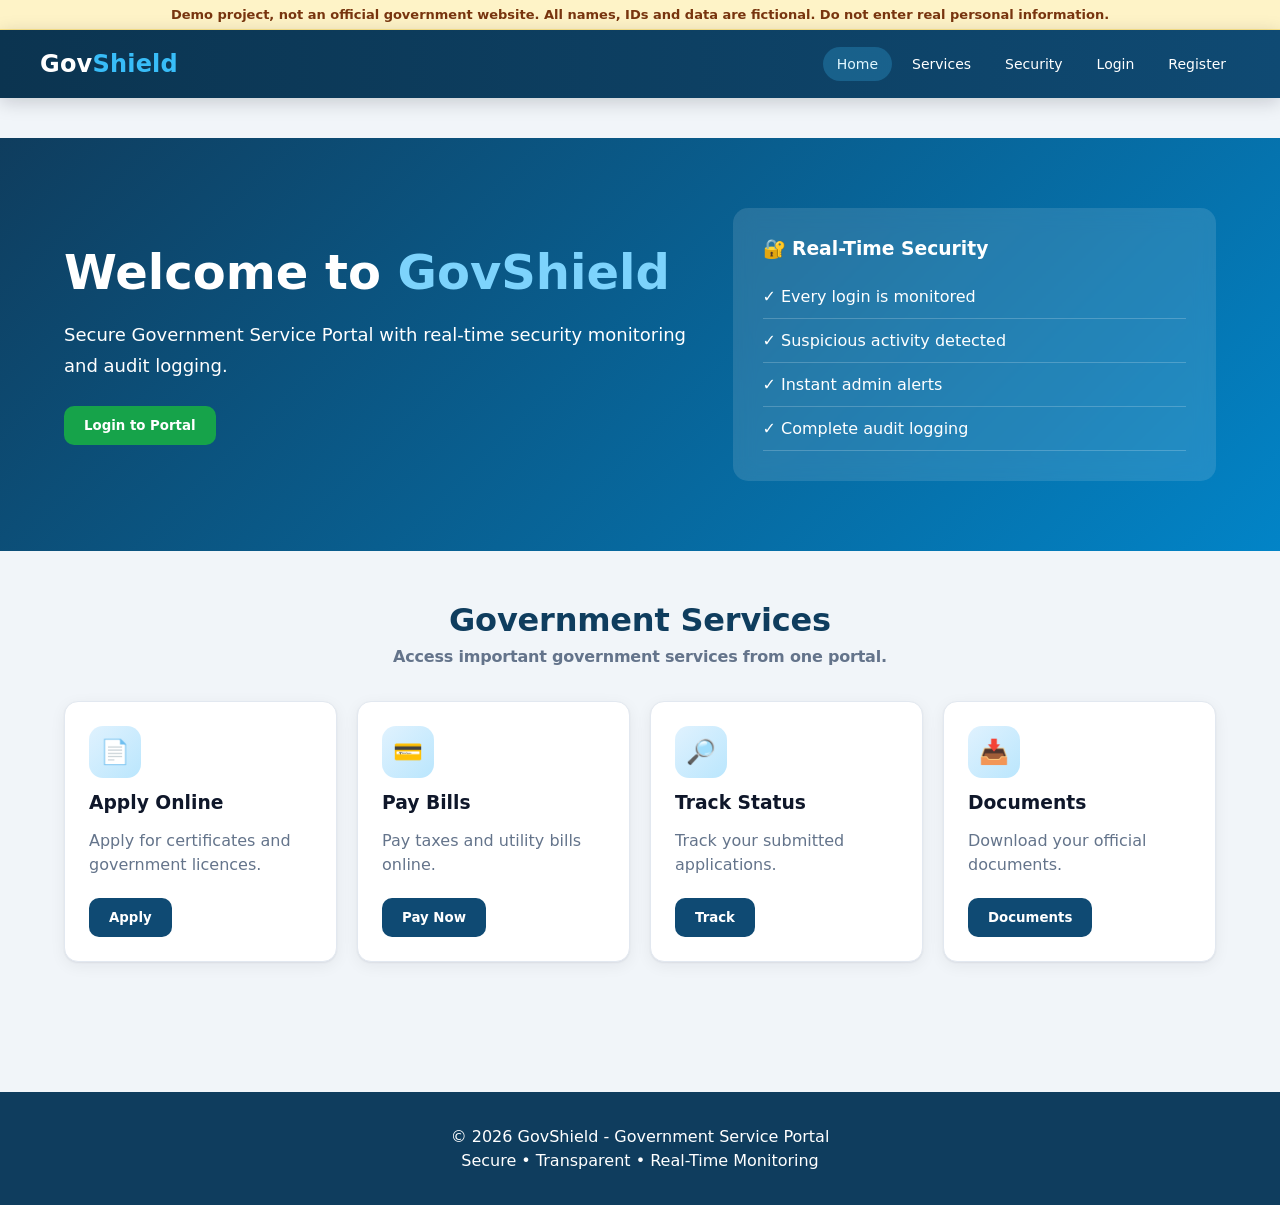
==== index.html @ 4dc3fa86 "Open the home page first; show login only when asked - The first visit shows Home instead of the log" ====
<!DOCTYPE html>
<html lang="en">
<head>
    <meta charset="UTF-8">
    <meta name="viewport" content="width=device-width, initial-scale=1.0">

    <title>GovShield - Government Service Portal</title>

    <style>
        * {
            margin: 0;
            padding: 0;
            box-sizing: border-box;
            font-family: Arial, Helvetica, sans-serif;
        }

        body {
            background: #f4f7fb;
            color: #1e293b;
        }

        /* ================= HEADER ================= */

        header {
            width: 100%;
            height: 70px;
            background: #0f3d5e;
            color: white;
            display: flex;
            align-items: center;
            justify-content: space-between;
            padding: 0 50px;
            position: sticky;
            top: 0;
            z-index: 1000;
            box-shadow: 0 3px 10px rgba(0,0,0,0.15);
        }

        .logo {
            font-size: 25px;
            font-weight: bold;
        }

        .logo span {
            color: #38bdf8;
        }

        nav {
            display: flex;
            gap: 10px;
        }

        nav button {
            border: none;
            background: transparent;
            color: white;
            padding: 10px 15px;
            cursor: pointer;
            font-size: 14px;
            border-radius: 6px;
        }

        nav button:hover {
            background: #1d5d83;
        }

        /* ================= COMMON ================= */

        .container {
            width: 90%;
            max-width: 1200px;
            margin: auto;
        }

        .page {
            display: none;
            min-height: calc(100vh - 70px);
            padding: 40px 0;
        }

        .active {
            display: block;
        }

        .btn {
            border: none;
            padding: 12px 20px;
            border-radius: 7px;
            cursor: pointer;
            font-weight: bold;
            transition: 0.3s;
        }

        .btn-primary {
            background: #0f3d5e;
            color: white;
        }

        .btn-primary:hover {
            background: #092f49;
        }

        .btn-success {
            background: #16a34a;
            color: white;
        }

        .btn-danger {
            background: #dc2626;
            color: white;
        }

        .btn-warning {
            background: #f59e0b;
            color: white;
        }

        /* ================= LOGIN ================= */

        .login-page.active {
            display: flex;
        }

        .login-page {
            align-items: center;
            justify-content: center;
            background: linear-gradient(135deg, #0f3d5e, #0ea5e9);
        }

        .login-box {
            width: 420px;
            background: white;
            padding: 35px;
            border-radius: 15px;
            box-shadow: 0 10px 30px rgba(0,0,0,0.2);
        }

        .login-box h1 {
            text-align: center;
            color: #0f3d5e;
            margin-bottom: 8px;
        }

        .login-box p {
            text-align: center;
            color: #64748b;
            margin-bottom: 25px;
        }

        .form-group {
            margin-bottom: 18px;
        }

        .form-group label {
            display: block;
            margin-bottom: 7px;
            font-weight: bold;
        }

        .form-group input,
        .form-group select {
            width: 100%;
            padding: 12px;
            border: 1px solid #cbd5e1;
            border-radius: 7px;
            outline: none;
        }

        .form-group input:focus,
        .form-group select:focus {
            border-color: #0ea5e9;
        }

        .password-box {
            position: relative;
        }

        .password-box button {
            position: absolute;
            right: 8px;
            top: 7px;
            border: none;
            background: transparent;
            cursor: pointer;
            font-size: 16px;
        }

        .login-options {
            display: flex;
            justify-content: space-between;
            margin-bottom: 20px;
            font-size: 13px;
        }

        .login-options a {
            color: #0284c7;
            cursor: pointer;
        }

        .login-btn {
            width: 100%;
        }

        .register-text {
            text-align: center;
            margin-top: 20px;
        }

        .reg-error {
            display: block;
            color: #b91c1c;
            font-size: 12px;
            margin-top: 4px;
            min-height: 0;
        }

        .register-text a {
            color: #0284c7;
            cursor: pointer;
            font-weight: bold;
        }

        /* ================= HERO ================= */

        .hero {
            background: linear-gradient(135deg, #0f3d5e, #0284c7);
            color: white;
            padding: 70px 0;
        }

        .hero-content {
            display: grid;
            grid-template-columns: 1.3fr 1fr;
            gap: 40px;
            align-items: center;
        }

        .hero h1 {
            font-size: 48px;
            margin-bottom: 20px;
        }

        .hero h1 span {
            color: #7dd3fc;
        }

        .hero p {
            font-size: 18px;
            line-height: 1.7;
            margin-bottom: 25px;
        }

        .security-card {
            background: rgba(255,255,255,0.12);
            padding: 30px;
            border-radius: 15px;
            backdrop-filter: blur(10px);
        }

        .security-card h3 {
            margin-bottom: 15px;
        }

        .security-item {
            padding: 12px 0;
            border-bottom: 1px solid rgba(255,255,255,0.2);
        }

        /* ================= SECTION ================= */

        .section-title {
            text-align: center;
            margin-bottom: 35px;
        }

        .section-title h2 {
            font-size: 32px;
            color: #0f3d5e;
        }

        .section-title p {
            color: #64748b;
            margin-top: 8px;
        }

        /* ================= SERVICE CARDS ================= */

        .service-grid {
            display: grid;
            grid-template-columns: repeat(4, 1fr);
            gap: 20px;
        }

        .service-card {
            background: white;
            padding: 25px;
            border-radius: 12px;
            box-shadow: 0 3px 15px rgba(0,0,0,0.08);
            transition: 0.3s;
        }

        .service-card:hover {
            transform: translateY(-5px);
            box-shadow: 0 8px 20px rgba(0,0,0,0.12);
        }

        .service-icon {
            width: 55px;
            height: 55px;
            background: #e0f2fe;
            border-radius: 50%;
            display: flex;
            align-items: center;
            justify-content: center;
            font-size: 25px;
            margin-bottom: 15px;
        }

        .service-card h3 {
            margin-bottom: 10px;
        }

        .service-card p {
            color: #64748b;
            line-height: 1.5;
            margin-bottom: 15px;
        }

        /* ================= DASHBOARD ================= */

        .dashboard-header {
            display: flex;
            justify-content: space-between;
            align-items: center;
            margin-bottom: 30px;
        }

        .dashboard-header h1 {
            color: #0f3d5e;
        }

        .user-info {
            background: white;
            padding: 12px 18px;
            border-radius: 8px;
            box-shadow: 0 2px 8px rgba(0,0,0,0.08);
        }

        .summary-grid {
            display: grid;
            grid-template-columns: repeat(4, 1fr);
            gap: 20px;
            margin-bottom: 35px;
        }

        .summary-card {
            background: white;
            padding: 22px;
            border-radius: 10px;
            box-shadow: 0 3px 12px rgba(0,0,0,0.07);
        }

        .summary-card .number {
            font-size: 30px;
            font-weight: bold;
            color: #0f3d5e;
            margin-top: 10px;
        }

        .summary-card p {
            color: #64748b;
        }

        /* ================= TABLE ================= */

        .table-container {
            background: white;
            padding: 25px;
            border-radius: 12px;
            overflow-x: auto;
            box-shadow: 0 3px 12px rgba(0,0,0,0.07);
        }

        table {
            width: 100%;
            border-collapse: collapse;
        }

        th,
        td {
            padding: 14px;
            text-align: left;
            border-bottom: 1px solid #e2e8f0;
        }

        th {
            background: #f8fafc;
            color: #334155;
        }

        .badge {
            padding: 5px 10px;
            border-radius: 20px;
            font-size: 12px;
            font-weight: bold;
        }

        .badge-success {
            background: #dcfce7;
            color: #166534;
        }

        .badge-danger {
            background: #fee2e2;
            color: #991b1b;
        }

        .badge-warning {
            background: #fef3c7;
            color: #92400e;
        }

        /* ================= SECURITY ================= */

        .security-grid {
            display: grid;
            grid-template-columns: 1fr 1fr;
            gap: 25px;
        }

        .security-panel {
            background: white;
            padding: 25px;
            border-radius: 12px;
            box-shadow: 0 3px 12px rgba(0,0,0,0.07);
        }

        .security-panel h2 {
            color: #0f3d5e;
            margin-bottom: 20px;
        }

        .session {
            border: 1px solid #e2e8f0;
            padding: 15px;
            border-radius: 8px;
            margin-bottom: 12px;
            display: flex;
            justify-content: space-between;
            align-items: center;
        }

        /* ================= ALERT ================= */

        .alert-banner {
            position: fixed;
            top: 85px;
            right: 25px;
            width: 350px;
            background: #fff;
            border-left: 5px solid #dc2626;
            padding: 20px;
            border-radius: 8px;
            box-shadow: 0 5px 25px rgba(0,0,0,0.2);
            display: none;
            z-index: 2000;
        }

        .alert-banner h3 {
            color: #dc2626;
            margin-bottom: 8px;
        }

        /* ================= FOOTER ================= */

        footer {
            background: #0f3d5e;
            color: white;
            padding: 30px 0;
            text-align: center;
            margin-top: 40px;
        }

        footer p {
            margin: 5px;
        }

        /* ================= RESPONSIVE ================= */

        @media(max-width: 900px) {

            .hero-content {
                grid-template-columns: 1fr;
            }

            .service-grid {
                grid-template-columns: repeat(2, 1fr);
            }

            .summary-grid {
                grid-template-columns: repeat(2, 1fr);
            }

            .security-grid {
                grid-template-columns: 1fr;
            }

            .admin-grid {
                grid-template-columns: 1fr;
            }

            .filter-box {
                grid-template-columns: 1fr 1fr;
            }

            header {
                padding: 0 20px;
            }
        }

        @media(max-width: 600px) {

            .service-grid,
            .summary-grid,
            .filter-box {
                grid-template-columns: 1fr;
            }

            .hero h1 {
                font-size: 35px;
            }

            nav {
                display: none;
            }

            .login-box {
                width: 90%;
            }
        }
    </style>
    <link rel="stylesheet" href="css/track.css">
    <link rel="stylesheet" href="css/documents.css">
    <link rel="stylesheet" href="css/citizen.css">

</head>

<body>
<div class="demo-ribbon" role="note">Demo project, not an official government website. All names, IDs and data are fictional. Do not enter real personal information.</div>

<!-- ================= HEADER ================= -->

<header>

    <div class="logo">
        Gov<span>Shield</span>
    </div>

    <nav>
        <button onclick="showPage('home')">Home</button>
        <button onclick="showPage('services')">Services</button>
        <button onclick="showPage('security')">Security</button>
        <button id="navLogin" onclick="showPage('login')">Login</button>
        <button id="navRegister" onclick="showPage('register')">Register</button>
        <button id="navDashboard" onclick="showPage('dashboard')" style="display:none">Dashboard</button>
        <button id="navLogout" onclick="logoutDevice()" style="display:none">Logout</button>
    </nav>

</header>


<!-- ================= ALERT ================= -->

<div class="alert-banner" id="alertBanner">

    <h3>⚠ Security Alert</h3>

    <p>
        Suspicious login detected from a new device.
    </p>

    <br>

    <button class="btn btn-danger" onclick="closeAlert()">
        Dismiss
    </button>

</div>


<!-- ================= HOME ================= -->

<section id="home" class="page active">

    <div class="hero">

        <div class="container hero-content">

            <div>

                <h1>
                    Welcome to <span>GovShield</span>
                </h1>

                <p>
                    Secure Government Service Portal with
                    real-time security monitoring and audit logging.
                </p>

                <button class="btn btn-success"
                        onclick="showPage('login')">
                    Login to Portal
                </button>

            </div>

            <div class="security-card">

                <h3>🔐 Real-Time Security</h3>

                <div class="security-item">
                    ✓ Every login is monitored
                </div>

                <div class="security-item">
                    ✓ Suspicious activity detected
                </div>

                <div class="security-item">
                    ✓ Instant admin alerts
                </div>

                <div class="security-item">
                    ✓ Complete audit logging
                </div>

            </div>

        </div>

    </div>


    <div class="container" style="padding:50px 0;">

        <div class="section-title">

            <h2>Government Services</h2>

            <p>
                Access important government services from one portal.
            </p>

        </div>


        <div class="service-grid">

            <div class="service-card">

                <div class="service-icon">📄</div>

                <h3>Apply Online</h3>

                <p>
                    Apply for certificates and government licences.
                </p>

                <button class="btn btn-primary"
                        onclick="showPage('apply')">
                    Apply
                </button>

            </div>


            <div class="service-card">

                <div class="service-icon">💳</div>

                <h3>Pay Bills</h3>

                <p>
                    Pay taxes and utility bills online.
                </p>

                <button class="btn btn-primary"
                        onclick="showPage('pay')">
                    Pay Now
                </button>

            </div>


            <div class="service-card">

                <div class="service-icon">🔎</div>

                <h3>Track Status</h3>

                <p>
                    Track your submitted applications.
                </p>

                <button class="btn btn-primary"
                        onclick="showPage('track')">
                    Track
                </button>

            </div>


            <div class="service-card">

                <div class="service-icon">📥</div>

                <h3>Documents</h3>

                <p>
                    Download your official documents.
                </p>

                <button class="btn btn-primary"
                        onclick="showPage('documents')">
                    Documents
                </button>

            </div>

        </div>

    </div>

</section>


<!-- ================= LOGIN ================= -->

<section id="login" class="page login-page">

    <div class="login-box">

        <h1>GovShield</h1>

        <p>Secure Government Portal Login</p>


        <div class="form-group">

            <label>National ID</label>

            <input
                type="text"
                id="loginId"
                placeholder="Enter your authorized test NID"
            >

        </div>


        <div class="form-group">

            <label>Password</label>

            <div class="password-box">

                <input
                    type="password"
                    id="password"
                    placeholder="Enter password"
                >

                <button onclick="togglePassword()">
                    👁
                </button>

            </div>

        </div>


        <div class="login-options">

            <label>
                <input type="checkbox">
                Remember me
            </label>

            <a onclick="alert('Password reset feature will be connected with backend.')">
                Forgot Password?
            </a>

        </div>


        <button
            class="btn btn-primary login-btn"
            onclick="loginUser()">

            Login

        </button>


        <div class="register-text">
            New user? <a onclick="showPage('register')">Create an account</a>
        </div>
        <p id="loginMessage" role="alert" style="margin-top:12px;color:#b91c1c;font-size:14px;"></p>

    </div>

</section>


<!-- ================= REGISTER ================= -->

<section id="register" class="page login-page">

    <div class="login-box">

        <h1>GovShield</h1>

        <p>Create your account. Your details must match the demo NID database.</p>

        <div class="form-group">
            <label>National ID (10 digits)</label>
            <input type="text" id="regNid" inputmode="numeric" maxlength="10" placeholder="e.g. 1000000016" autocomplete="off">
            <small class="reg-error" id="regNidErr"></small>
        </div>

        <div class="form-group">
            <label>Full Name</label>
            <input type="text" id="regName" maxlength="100" placeholder="Name as in the NID record" autocomplete="off">
            <small class="reg-error" id="regNameErr"></small>
        </div>

        <div class="form-group">
            <label>Phone Number</label>
            <input type="tel" id="regPhone" maxlength="16" placeholder="11-digit phone number" autocomplete="off">
            <small class="reg-error" id="regPhoneErr"></small>
        </div>

        <div class="form-group">
            <label>Password</label>
            <div class="password-box">
                <input type="password" id="regPassword" maxlength="128" placeholder="At least 8 characters, letters and numbers" autocomplete="new-password">
                <button type="button" onclick="toggleRegPassword()">👁</button>
            </div>
            <small class="reg-error" id="regPasswordErr"></small>
        </div>

        <button class="btn btn-primary login-btn" id="registerBtn" onclick="registerUser()">Register</button>

        <div class="register-text">
            Already registered? <a onclick="showPage('login')">Back to login</a>
        </div>

        <p id="registerMessage" role="alert" style="margin-top:12px;font-size:14px;"></p>

    </div>

</section>


<!-- ================= CITIZEN DASHBOARD ================= -->

<section id="dashboard" class="page">

    <div class="container">

        <div class="dashboard-header">

            <div>

                <h1>Citizen Dashboard</h1>

                <p>Welcome, Mithila Parvin</p>

            </div>

            <div class="user-info">

                👤 Citizen Account

            </div>

        </div>


        <div class="summary-grid">

            <div class="summary-card">

                <p>Total Applications</p>

                <div class="number">08</div>

            </div>


            <div class="summary-card">

                <p>Pending</p>

                <div class="number">03</div>

            </div>


            <div class="summary-card">

                <p>Approved</p>

                <div class="number">04</div>

            </div>


            <div class="summary-card">

                <p>Documents</p>

                <div class="number">05</div>

            </div>

        </div>


        <div class="section-title">

            <h2>Government Services</h2>

        </div>


        <div class="service-grid">

            <div class="service-card">

                <div class="service-icon">📄</div>

                <h3>Apply Online</h3>

                <p>Apply for government certificates.</p>

                <button
                    class="btn btn-primary"
                    onclick="showPage('apply')">
                    Apply
                </button>

            </div>


            <div class="service-card">

                <div class="service-icon">💳</div>

                <h3>Pay Bills</h3>

                <p>Pay tax and utility bills.</p>

                <button
                    class="btn btn-primary"
                    onclick="showPage('pay')">
                    Pay
                </button>

            </div>


            <div class="service-card">

                <div class="service-icon">🔎</div>

                <h3>Track Application</h3>

                <p>Track application status.</p>

                <button
                    class="btn btn-primary"
                    onclick="showPage('track')">
                    Track
                </button>

            </div>


            <div class="service-card">

                <div class="service-icon">📥</div>

                <h3>Documents</h3>

                <p>Download official documents.</p>

                <button
                    class="btn btn-primary"
                    onclick="showPage('documents')">
                    Open
                </button>

            </div>

        </div>


        <br><br>


        <div class="table-container">

            <h2>Recent Account Activity</h2>

            <br>

            <table>

                <tr>
                    <th>Action</th>
                    <th>Date</th>
                    <th>Device</th>
                    <th>Status</th>
                </tr>

                <tr>
                    <td>Login</td>
                    <td>05 Oct 2026</td>
                    <td>Chrome / Windows</td>
                    <td>
                        <span class="badge badge-success">
                            Successful
                        </span>
                    </td>
                </tr>

                <tr>
                    <td>Certificate Application</td>
                    <td>04 Oct 2026</td>
                    <td>Chrome / Windows</td>
                    <td>
                        <span class="badge badge-success">
                            Completed
                        </span>
                    </td>
                </tr>

                <tr>
                    <td>Password Change</td>
                    <td>02 Oct 2026</td>
                    <td>Chrome / Windows</td>
                    <td>
                        <span class="badge badge-success">
                            Successful
                        </span>
                    </td>
                </tr>

            </table>

        </div>

    </div>

</section>


<!-- ================= SERVICES ================= -->

<section id="services" class="page">

    <div class="container">

        <div class="section-title">

            <h2>Government Services</h2>

            <p>Select a service</p>

        </div>


        <div class="service-grid">

            <div class="service-card">

                <div class="service-icon">📄</div>

                <h3>Certificates</h3>

                <p>
                    Apply for official government certificates.
                </p>

                <button
                    class="btn btn-primary"
                    onclick="showPage('apply')">
                    Apply
                </button>

            </div>


            <div class="service-card">

                <div class="service-icon">🪪</div>

                <h3>Licences</h3>

                <p>
                    Apply for and renew government licences.
                </p>

                <button
                    class="btn btn-primary"
                    onclick="showPage('apply')">
                    Apply
                </button>

            </div>


            <div class="service-card">

                <div class="service-icon">💰</div>

                <h3>Tax Payment</h3>

                <p>
                    Pay your government taxes securely.
                </p>

                <button
                    class="btn btn-primary"
                    onclick="showPage('pay')">
                    Pay
                </button>

            </div>


            <div class="service-card">

                <div class="service-icon">💡</div>

                <h3>Utility Bills</h3>

                <p>
                    Pay electricity, water and other bills.
                </p>

                <button
                    class="btn btn-primary"
                    onclick="showPage('pay')">
                    Pay
                </button>

            </div>

        </div>

    </div>

</section>


<!-- ================= APPLY ================= -->

<section id="apply" class="page">

    <div class="container">

        <div class="section-title">

            <h2>Apply Online</h2>

            <p>Submit a government service application</p>

        </div>


        <div class="login-box" style="margin:auto; width:600px;">

            <div class="form-group">

                <label>Service Type</label>

                <select id="appService">

                    <option>Select Service</option>
                    <option>Birth Certificate</option>
                    <option>Citizenship Certificate</option>
                    <option>Trade Licence</option>
                    <option>Other Certificate</option>

                </select>

            </div>


            <div class="form-group">

                <label>Applicant Name</label>

                <input
                    type="text"
                    id="appName"
                    value="Mithila Parvin"
                >

            </div>


            <div class="form-group">

                <label>National ID</label>

                <input
                    type="text"
                    id="appNid"
                    placeholder="Enter NID"
                >

            </div>


            <div class="form-group">

                <label>Address</label>

                <input
                    type="text"
                    id="appAddr"
                    placeholder="Enter address"
                >

            </div>


            <button
                class="btn btn-primary"
                onclick="submitApplication()">

                Submit Application

            </button>

        </div>

    </div>

</section>


<!-- ================= PAY ================= -->

<section id="pay" class="page">

    <div class="container">

        <div class="section-title">

            <h2>Pay Bills</h2>

            <p>Government tax and utility payment</p>

        </div>


        <div class="login-box" style="margin:auto; width:600px; max-width:100%;">

            <div class="form-group">

                <label>Payment Type</label>

                <select id="payType">

                    <option value="">Select Payment</option>
                    <option>Tax</option>
                    <option>Electricity Bill</option>
                    <option>Water Bill</option>
                    <option>Gas Bill</option>

                </select>

            </div>


            <div class="form-group">

                <label>Account / Reference Number</label>

                <input
                    type="text"
                    id="payRef"
                    placeholder="Enter reference number"
                >

            </div>


            <div class="form-group">

                <label>Amount (BDT)</label>

                <input
                    type="text"
                    id="payAmount"
                    inputmode="decimal"
                    placeholder="Enter amount"
                >

            </div>


            <div class="form-group">

                <label>Payment Method</label>

                <label style="font-weight:normal;display:inline;margin-right:15px;"><input type="radio" name="payMethod" value="bKash" checked style="width:auto;"> bKash</label>
                <label style="font-weight:normal;display:inline;margin-right:15px;"><input type="radio" name="payMethod" value="Nagad" style="width:auto;"> Nagad</label>
                <label style="font-weight:normal;display:inline;"><input type="radio" name="payMethod" value="Card" style="width:auto;"> Card</label>

            </div>


            <button
                class="btn btn-success"
                style="width:100%;"
                onclick="makePayment()">

                Pay Now

            </button>

            <div id="payResult" style="display:none;margin-top:18px;padding:15px;border-radius:8px;background:#dcfce7;color:#166534;line-height:1.7;"></div>

        </div>


        <br>

        <div class="table-container">

            <h2>Payment History</h2>

            <br>

            <table>

                <thead>
                    <tr>
                        <th>Transaction ID</th>
                        <th>Type</th>
                        <th>Amount</th>
                        <th>Method</th>
                        <th>Status</th>
                    </tr>
                </thead>

                <tbody id="payHistory"></tbody>

            </table>

        </div>

    </div>

</section>


<!-- ================= TRACK ================= -->

<section id="track" class="page">

    <div class="container">

        <div class="section-title">

            <h2>Track Application</h2>

            <p>Check your application status</p>

        </div>


        <div class="summary-grid">

            <div class="summary-card">
                <p>Total Applications</p>
                <div class="number" id="trkTotal">0</div>
            </div>

            <div class="summary-card">
                <p>Pending</p>
                <div class="number" id="trkPending">0</div>
            </div>

            <div class="summary-card">
                <p>Processing</p>
                <div class="number" id="trkProcessing">0</div>
            </div>

            <div class="summary-card">
                <p>Approved</p>
                <div class="number" id="trkApproved">0</div>
            </div>

        </div>


        <div class="track-toolbar">

            <input
                type="text"
                id="trkSearch"
                placeholder="Search by Application ID or service"
            >

            <select id="trkFilter">
                <option value="">All Status</option>
                <option>Pending</option>
                <option>Processing</option>
                <option>Approved</option>
                <option>Rejected</option>
            </select>

            <button
                class="btn btn-primary"
                onclick="showPage('apply')">
                + New Application
            </button>

        </div>


        <div class="table-container">

            <table>

                <thead>
                    <tr>
                        <th>Application ID</th>
                        <th>Service</th>
                        <th>Date</th>
                        <th>Status</th>
                        <th>Action</th>
                    </tr>
                </thead>

                <tbody id="trkBody"></tbody>

            </table>

        </div>


        <div class="track-detail" id="trkDetail"></div>

    </div>

</section>


<!-- ================= DOCUMENTS ================= -->

<section id="documents" class="page">

    <div class="container">

        <div class="section-title">

            <h2>Official Documents</h2>

            <p>Download your available documents</p>

        </div>


        <div class="summary-grid">

            <div class="summary-card">
                <p>Total Documents</p>
                <div class="number" id="docTotal">0</div>
            </div>

            <div class="summary-card">
                <p>Available</p>
                <div class="number" id="docAvailable">0</div>
            </div>

            <div class="summary-card">
                <p>Downloads</p>
                <div class="number" id="docDownloads">0</div>
            </div>

            <div class="summary-card">
                <p>Last Issued</p>
                <div class="number" id="docLatest" style="font-size:20px;">-</div>
            </div>

        </div>


        <div class="doc-toolbar">

            <input
                type="text"
                id="docSearch"
                placeholder="Search by document name or reference number"
            >

        </div>


        <div class="table-container">

            <table>

                <thead>
                    <tr>
                        <th>Document</th>
                        <th>Reference</th>
                        <th>Issue Date</th>
                        <th>Status</th>
                        <th>Action</th>
                    </tr>
                </thead>

                <tbody id="docBody"></tbody>

            </table>

        </div>

    </div>

</section>


<!-- ================= SECURITY ================= -->

<section id="security" class="page">

    <div class="container">

        <div class="section-title">

            <h2>Account Security</h2>

            <p>Manage your active sessions and login history</p>

        </div>


        <div class="security-grid">

            <div class="security-panel">

                <h2>Active Sessions</h2>


                <div class="session">

                    <div>

                        <strong>Windows PC</strong>

                        <br>

                        Chrome Browser

                        <br>

                        IP: 192.168.1.10

                    </div>

                    <span class="badge badge-success">
                        Current
                    </span>

                </div>


                <div class="session">

                    <div>

                        <strong>Android Phone</strong>

                        <br>

                        Chrome Mobile

                        <br>

                        IP: 192.168.1.25

                    </div>

                    <button
                        class="btn btn-danger"
                        onclick="terminateDeviceRow(this)">
                        Logout
                    </button>

                </div>

            </div>


            <div class="security-panel">

                <h2>Recent Login History</h2>


                <table>

                    <tr>
                        <th>Device</th>
                        <th>IP</th>
                        <th>Result</th>
                    </tr>

                    <tr>
                        <td>Windows</td>
                        <td>192.168.1.10</td>
                        <td>
                            <span class="badge badge-success">
                                Success
                            </span>
                        </td>
                    </tr>

                    <tr>
                        <td>Unknown</td>
                        <td>45.22.18.5</td>
                        <td>
                            <span class="badge badge-danger">
                                Blocked
                            </span>
                        </td>
                    </tr>

                    <tr>
                        <td>Android</td>
                        <td>192.168.1.25</td>
                        <td>
                            <span class="badge badge-success">
                                Success
                            </span>
                        </td>
                    </tr>

                </table>

            </div>

        </div>

    </div>

</section>


<!-- ================= AUDITOR ================= -->

<section id="auditor" class="page">

    <div class="container">

        <div class="section-title">

            <h2>Auditor Dashboard</h2>

            <p>Read-only security audit information</p>

        </div>


        <div class="summary-grid">

            <div class="summary-card">

                <p>Total Audit Logs</p>

                <div class="number">5,482</div>

            </div>


            <div class="summary-card">

                <p>Security Findings</p>

                <div class="number">18</div>

            </div>


            <div class="summary-card">

                <p>Critical Issues</p>

                <div class="number">02</div>

            </div>


            <div class="summary-card">

                <p>Fixed Issues</p>

                <div class="number">16</div>

            </div>

        </div>


        <div class="table-container">

            <h2>Security Findings</h2>

            <br>

            <table>

                <tr>

                    <th>Finding</th>
                    <th>OWASP Category</th>
                    <th>Severity</th>
                    <th>Status</th>

                </tr>


                <tr>

                    <td>Weak Password Policy</td>

                    <td>A07 Identification</td>

                    <td>
                        <span class="badge badge-warning">
                            Medium
                        </span>
                    </td>

                    <td>
                        <span class="badge badge-success">
                            Fixed
                        </span>
                    </td>

                </tr>


                <tr>

                    <td>Missing Rate Limiting</td>

                    <td>A04 Insecure Design</td>

                    <td>
                        <span class="badge badge-danger">
                            High
                        </span>
                    </td>

                    <td>
                        <span class="badge badge-success">
                            Fixed
                        </span>
                    </td>

                </tr>


                <tr>

                    <td>Security Header Issue</td>

                    <td>A05 Misconfiguration</td>

                    <td>
                        <span class="badge badge-warning">
                            Medium
                        </span>
                    </td>

                    <td>
                        <span class="badge badge-success">
                            Fixed
                        </span>
                    </td>

                </tr>

            </table>

            <br>

            <button
                class="btn btn-primary"
                onclick="alert('Audit report export will be connected with backend.')">

                Export Audit Report

            </button>

        </div>

    </div>

</section>


<!-- ================= FOOTER ================= -->

<footer>

    <p>
        © 2026 GovShield - Government Service Portal
    </p>

    <p>
        Secure • Transparent • Real-Time Monitoring
    </p>

</footer>


<!-- ================= JAVASCRIPT ================= -->

<script>

    /* AUTHENTICATION: only the 15 server-approved demo accounts can enter. */
    const AUTH_TOKEN_KEY = "govshield_demo_session";
    let currentGovShieldUser = null;

    function authHeaders() {
        const token = sessionStorage.getItem(AUTH_TOKEN_KEY);
        return token ? { "Authorization": "Bearer " + token } : {};
    }

    function showPage(pageId) {
        const publicPages = ["home", "login", "register"];
        if (!publicPages.includes(pageId) && !currentGovShieldUser) {
            pageId = "login";
        }
        // a logged-in citizen never sees the login or register forms
        if (currentGovShieldUser && (pageId === "login" || pageId === "register")) {
            pageId = "dashboard";
        }
        document.querySelectorAll("nav button").forEach(button => {
            button.classList.toggle("nav-active", button.getAttribute("onclick") === "showPage('" + pageId + "')");
        });
        const loggedIn = Boolean(currentGovShieldUser);
        document.getElementById("navLogin").style.display = loggedIn ? "none" : "";
        document.getElementById("navRegister").style.display = loggedIn ? "none" : "";
        document.getElementById("navDashboard").style.display = loggedIn ? "" : "none";
        document.getElementById("navLogout").style.display = loggedIn ? "" : "none";
        document.querySelectorAll(".page").forEach(page => page.classList.remove("active"));
        const selectedPage = document.getElementById(pageId);
        if (selectedPage) {
            selectedPage.classList.add("active");
            document.dispatchEvent(new CustomEvent("pageshow", { detail: pageId }));
            window.scrollTo({ top: 0, behavior: "smooth" });
        }
    }

    function togglePassword() {
        const field = document.getElementById("password");
        field.type = field.type === "password" ? "text" : "password";
    }

    async function loginUser() {
        const nid = document.getElementById("loginId").value.trim();
        const password = document.getElementById("password").value;
        const message = document.getElementById("loginMessage");
        message.textContent = "";
        message.style.color = "#b91c1c";
        if (!/^[0-9]{10}$/.test(nid)) {
            message.textContent = "National ID must contain exactly 10 digits.";
            return;
        }
        if (!password) {
            message.textContent = "Please enter your password.";
            return;
        }
        const button = document.querySelector(".login-btn");
        button.disabled = true;
        button.textContent = "Checking...";
        try {
            const response = await fetch("/api/login", {
                method: "POST",
                headers: { "Content-Type": "application/json" },
                body: JSON.stringify({ nid, password })
            });
            const result = await response.json();
            if (!response.ok) throw new Error(result.error || "Login failed.");
            sessionStorage.setItem(AUTH_TOKEN_KEY, result.token);
            currentGovShieldUser = result.user;
            const welcome = document.querySelector("#dashboard .dashboard-header p");
            if (welcome) welcome.textContent = "Welcome, " + result.user.name;
            document.getElementById("password").value = "";
            showPage("dashboard");
        } catch (error) {
            message.textContent = error.message;
        } finally {
            button.disabled = false;
            button.textContent = "Login";
        }
    }

    function toggleRegPassword() {
        const field = document.getElementById("regPassword");
        field.type = field.type === "password" ? "text" : "password";
    }

    async function registerUser() {
        const nid = document.getElementById("regNid").value.trim();
        const name = document.getElementById("regName").value.trim();
        const phone = document.getElementById("regPhone").value.trim();
        const password = document.getElementById("regPassword").value;
        const message = document.getElementById("registerMessage");
        const fieldIds = { nid: "regNidErr", name: "regNameErr", phone: "regPhoneErr", password: "regPasswordErr" };
        Object.values(fieldIds).forEach(id => document.getElementById(id).textContent = "");
        message.textContent = "";

        let bad = false;
        if (!/^[0-9]{10}$/.test(nid)) { document.getElementById("regNidErr").textContent = "NID must contain exactly 10 digits."; bad = true; }
        if (name.length < 3) { document.getElementById("regNameErr").textContent = "Enter your full name."; bad = true; }
        if (!/^(\+?88)?[0-9]{11}$/.test(phone.replace(/[\s-]/g, ""))) { document.getElementById("regPhoneErr").textContent = "Enter an 11-digit phone number."; bad = true; }
        if (password.length < 8 || !/[A-Za-z]/.test(password) || !/[0-9]/.test(password)) { document.getElementById("regPasswordErr").textContent = "At least 8 characters with a letter and a number."; bad = true; }
        if (bad) return;

        const button = document.getElementById("registerBtn");
        button.disabled = true;
        button.textContent = "Checking...";
        try {
            const response = await fetch("/api/register", {
                method: "POST",
                headers: { "Content-Type": "application/json" },
                body: JSON.stringify({ nid, name, phone, password })
            });
            const result = await response.json();
            if (!response.ok) {
                if (result.errors) {
                    for (const key in result.errors) {
                        if (fieldIds[key]) document.getElementById(fieldIds[key]).textContent = result.errors[key];
                    }
                }
                throw new Error(result.error || "Registration failed.");
            }
            message.style.color = "#15803d";
            message.textContent = "✓ Registration successful! Redirecting to login...";
            document.getElementById("regPassword").value = "";
            setTimeout(() => {
                document.getElementById("loginId").value = nid;
                document.getElementById("loginMessage").style.color = "#15803d";
                document.getElementById("loginMessage").textContent = "Registration successful. Please log in.";
                message.textContent = "";
                showPage("login");
            }, 1500);
        } catch (error) {
            message.style.color = "#b91c1c";
            message.textContent = error.message;
        } finally {
            button.disabled = false;
            button.textContent = "Register";
        }
    }

    async function logoutDevice(button) {
        try {
            await fetch("/api/logout", { method: "POST", headers: authHeaders() });
        } catch (e) { /* local session is still cleared */ }
        sessionStorage.removeItem(AUTH_TOKEN_KEY);
        currentGovShieldUser = null;
        showPage("login");
    }

    async function restoreSession() {
        const token = sessionStorage.getItem(AUTH_TOKEN_KEY);
        if (!token) {
            showPage("home");
            return;
        }
        try {
            const response = await fetch("/api/me", { headers: authHeaders() });
            if (!response.ok) throw new Error("Session expired");
            const result = await response.json();
            currentGovShieldUser = result.user;
            const welcome = document.querySelector("#dashboard .dashboard-header p");
            if (welcome) welcome.textContent = "Welcome, " + result.user.name;
            showPage("dashboard");
        } catch (e) {
            showSessionEnded();
        }
    }

    document.addEventListener("DOMContentLoaded", restoreSession);

    /* PASSWORD STRENGTH */

    function checkPassword() {

        let password =
            document.getElementById("regPassword").value;

        let strength =
            document.getElementById("strength");


        if (password.length === 0) {

            strength.innerHTML = "";

        }

        else if (password.length < 6) {

            strength.innerHTML =
                "Password Strength: Weak";

            strength.style.color = "red";

        }

        else if (password.length < 10) {

            strength.innerHTML =
                "Password Strength: Medium";

            strength.style.color = "orange";

        }

        else {

            strength.innerHTML =
                "Password Strength: Strong";

            strength.style.color = "green";

        }

    }


    /* DOCUMENT */

    function downloadDocument(documentName) {

        alert(
            documentName +
            " download started."
        );

    }


    /* SECURITY ALERT */

    function showAlert() {

        let alertBox =
            document.getElementById("alertBanner");

        alertBox.style.display = "block";

    }


    function closeAlert() {

        let alertBox =
            document.getElementById("alertBanner");

        alertBox.style.display = "none";

    }


    /* LOGOUT DEVICE */

    function terminateDeviceRow(button) {

        button.parentElement.innerHTML =
            "<strong>Session terminated successfully.</strong>";

    }


    /* The alert banner now opens only when the "Test Security Alert" button is pressed. */

</script>

<script src="js/api.js"></script>
<script src="js/helpers.js"></script>
<script src="js/track.js"></script>
<script src="js/documents.js"></script>
<script src="js/apply.js"></script>
<script src="js/pay.js"></script>

</body>
</html>
---- css/track.css ----
.track-toolbar, .doc-toolbar { display: flex; flex-wrap: wrap; gap: 12px; margin-bottom: 20px; align-items: center; }
.track-toolbar input, .doc-toolbar input { flex: 1; min-width: 220px; padding: 10px 12px; border: 1px solid #cbd5e1; border-radius: 8px; font-size: 14px; }
.track-toolbar select { padding: 10px 12px; border: 1px solid #cbd5e1; border-radius: 8px; font-size: 14px; }
.btn-sm { padding: 6px 14px; font-size: 13px; }
.track-detail { display: none; margin-top: 24px; padding: 22px; background: #fff; border-radius: 10px; box-shadow: 0 2px 8px rgba(15, 23, 42, .08); line-height: 1.8; }
.track-detail h3 { margin-bottom: 12px; }
.track-steps { display: flex; gap: 8px; margin: 12px 0 16px; flex-wrap: wrap; }
.track-steps .step { padding: 6px 16px; border-radius: 20px; background: #e2e8f0; color: #475569; font-size: 13px; }
.track-steps .step.done { background: #16a34a; color: #fff; }
.track-steps .step.rejected { background: #dc2626; color: #fff; }
---- css/documents.css ----
/* Documents page reuses the toolbar and table styles from track.css */
.doc-toolbar { margin-top: 10px; }
---- css/citizen.css ----
/* GovShield citizen portal: visual polish.
   Loads after the page's own styles, so it only changes looks, not structure or behaviour. */

:root {
    --gs-navy: #0b3450;
    --gs-navy-2: #0f4a73;
    --gs-blue: #0369a1;
    --gs-sky: #38bdf8;
    --gs-bg: #f1f5f9;
    --gs-card: #ffffff;
    --gs-ink: #0f172a;
    --gs-muted: #64748b;
    --gs-line: #e2e8f0;
    --gs-green: #15803d;
    --gs-radius: 14px;
    --gs-shadow: 0 1px 2px rgba(15, 23, 42, 0.06), 0 4px 16px rgba(15, 23, 42, 0.06);
}

body,
body * {
    font-family: "Segoe UI", system-ui, -apple-system, "Noto Sans Bengali", Roboto, Arial, sans-serif;
}

body {
    background: var(--gs-bg);
    color: var(--gs-ink);
    -webkit-font-smoothing: antialiased;
}

html {
    scroll-behavior: smooth;
}

.demo-ribbon {
    background: #fef3c7;
    color: #78350f;
    font-size: 13px;
    font-weight: 600;
    text-align: center;
    padding: 7px 12px;
    border-bottom: 1px solid #fde68a;
}

/* ---------- Header and navigation ---------- */

header {
    height: 68px;
    padding: 0 40px;
    background: linear-gradient(90deg, var(--gs-navy), var(--gs-navy-2));
    box-shadow: 0 4px 18px rgba(2, 12, 27, 0.18);
}

.logo {
    font-size: 24px;
    letter-spacing: 0.2px;
}

nav {
    gap: 6px;
}

nav button {
    padding: 9px 14px;
    font-size: 14px;
    font-weight: 500;
    border-radius: 999px;
    transition: background 0.15s ease;
}

nav button:hover {
    background: rgba(255, 255, 255, 0.12);
}

nav button.nav-active {
    background: rgba(56, 189, 248, 0.25);
    color: #e0f7ff;
}

button:focus-visible,
a:focus-visible,
input:focus-visible,
select:focus-visible,
textarea:focus-visible {
    outline: 3px solid rgba(56, 189, 248, 0.55);
    outline-offset: 2px;
}

/* ---------- Buttons ---------- */

.btn {
    border-radius: 10px;
    font-weight: 600;
    transition: transform 0.12s ease, box-shadow 0.15s ease, background 0.15s ease;
}

.btn:hover {
    transform: translateY(-1px);
    box-shadow: 0 6px 14px rgba(15, 23, 42, 0.14);
}

.btn:active {
    transform: translateY(0);
}

.btn-primary {
    background: var(--gs-navy-2);
}

.btn-primary:hover {
    background: var(--gs-navy);
}

/* ---------- Dashboard ---------- */

.dashboard-header h1,
.dashboard-header h2 {
    letter-spacing: -0.3px;
}

.user-info {
    background: var(--gs-card);
    border: 1px solid var(--gs-line);
    border-radius: 999px;
    padding: 10px 18px;
    box-shadow: var(--gs-shadow);
}

.summary-grid {
    gap: 18px;
}

.summary-card {
    background: var(--gs-card);
    border: 1px solid var(--gs-line);
    border-top: 4px solid var(--gs-navy-2);
    border-radius: var(--gs-radius);
    box-shadow: var(--gs-shadow);
    padding: 22px 24px;
    transition: transform 0.15s ease, box-shadow 0.15s ease;
}

.summary-card:hover {
    transform: translateY(-2px);
    box-shadow: 0 10px 24px rgba(15, 23, 42, 0.1);
}

.summary-card .number {
    font-size: 30px;
    font-weight: 800;
    color: var(--gs-navy);
}

.summary-grid > .summary-card:nth-child(2) { border-top-color: #f59e0b; }
.summary-grid > .summary-card:nth-child(3) { border-top-color: var(--gs-green); }
.summary-grid > .summary-card:nth-child(4) { border-top-color: #7c3aed; }

.section-title {
    color: var(--gs-navy);
    font-weight: 800;
    letter-spacing: -0.2px;
}

/* ---------- Service cards ---------- */

.service-grid {
    gap: 20px;
}

.service-card {
    display: flex;
    flex-direction: column;
    gap: 6px;
    background: var(--gs-card);
    border: 1px solid var(--gs-line);
    border-radius: var(--gs-radius);
    box-shadow: var(--gs-shadow);
    padding: 24px;
    transition: transform 0.15s ease, box-shadow 0.15s ease, border-color 0.15s ease;
}

.service-card:hover {
    transform: translateY(-3px);
    border-color: #bae6fd;
    box-shadow: 0 14px 30px rgba(3, 105, 161, 0.14);
}

.service-card .btn {
    margin-top: auto;
    align-self: flex-start;
}

.service-icon {
    display: flex;
    align-items: center;
    justify-content: center;
    width: 52px;
    height: 52px;
    margin-bottom: 8px;
    border-radius: 14px;
    background: linear-gradient(135deg, #e0f2fe, #bae6fd);
    font-size: 24px;
}

/* ---------- Tables and badges ---------- */

.table-container {
    background: var(--gs-card);
    border: 1px solid var(--gs-line);
    border-radius: var(--gs-radius);
    box-shadow: var(--gs-shadow);
    overflow-x: auto;
    -webkit-overflow-scrolling: touch;
}

table {
    border-collapse: collapse;
    width: 100%;
}

th {
    background: #f8fafc;
    color: var(--gs-muted);
    font-size: 12px;
    font-weight: 700;
    letter-spacing: 0.6px;
    text-transform: uppercase;
}

th,
td {
    padding: 14px 16px;
    border-bottom: 1px solid var(--gs-line);
    text-align: left;
}

tbody tr:hover {
    background: #f8fbff;
}

.badge {
    border-radius: 999px;
    padding: 4px 10px;
    font-size: 12px;
    font-weight: 700;
}

/* ---------- Forms and login ---------- */

.form-group label {
    color: var(--gs-ink);
    font-size: 14px;
    font-weight: 600;
}

input,
select,
textarea {
    border: 1px solid #cbd5e1;
    border-radius: 10px;
    background: #ffffff;
    font-size: 15px;
}

input:focus,
select:focus,
textarea:focus {
    border-color: #0ea5e9;
    box-shadow: 0 0 0 4px rgba(14, 165, 233, 0.18);
    outline: none;
}

.login-box {
    border-radius: 18px;
    box-shadow: 0 25px 50px rgba(2, 12, 27, 0.25);
}

.login-btn {
    border-radius: 10px;
    font-size: 16px;
}

/* ---------- Phones and small tablets ---------- */

@media (max-width: 600px) {
    header {
        height: auto;
        padding: 12px 16px;
        flex-direction: column;
        align-items: stretch;
        gap: 8px;
    }

    /* The nav was hidden on phones. It now scrolls sideways under the logo. */
    nav {
        display: flex !important;
        width: 100%;
        overflow-x: auto;
        padding-bottom: 2px;
        scrollbar-width: none;
    }

    nav::-webkit-scrollbar {
        display: none;
    }

    nav button {
        flex: 0 0 auto;
        padding: 8px 11px;
        white-space: nowrap;
    }

    .container {
        width: 92%;
    }

    .dashboard-header {
        flex-direction: column;
        align-items: flex-start;
        gap: 12px;
    }

    .user-info {
        align-self: stretch;
    }

    .summary-card .number {
        font-size: 26px;
    }
}

@media (prefers-reduced-motion: reduce) {
    *,
    *::before,
    *::after {
        transition: none !important;
        animation: none !important;
        scroll-behavior: auto !important;
    }
}
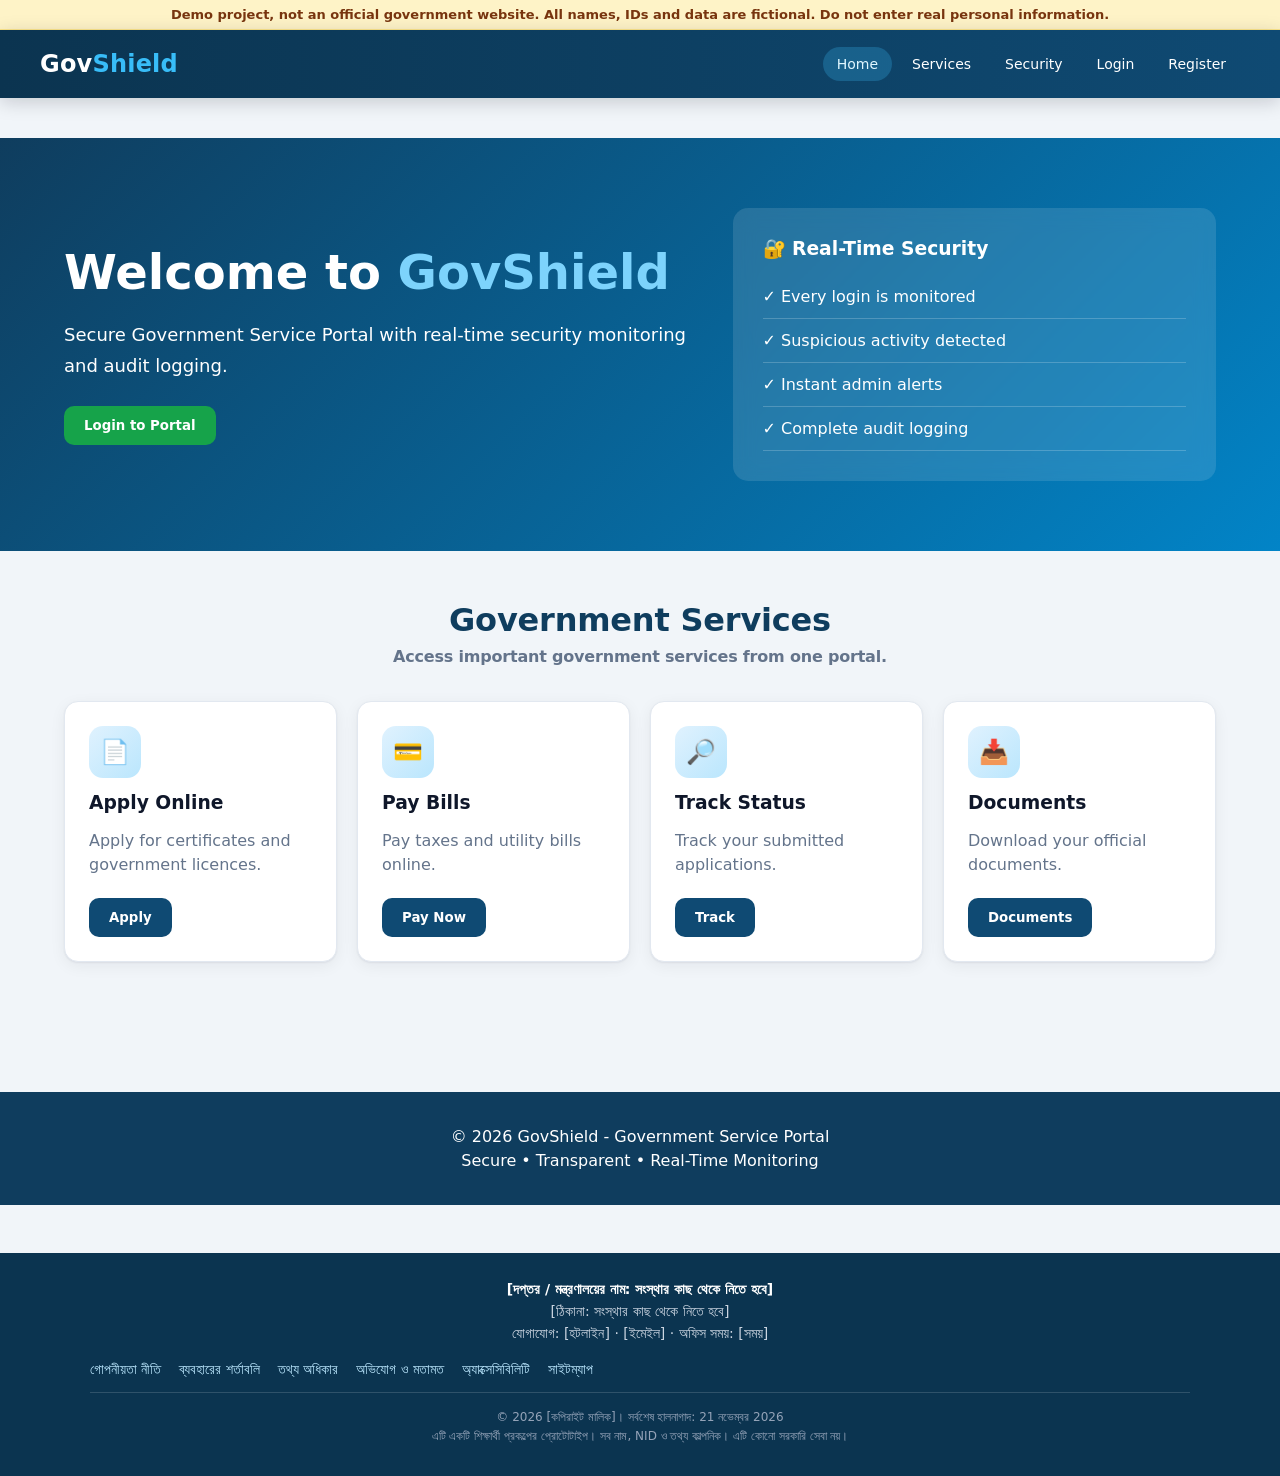
==== commit dcfdc560: "Footer placeholders and requirements and handover checklist - Citizen footer with placeholders for o" ====
--- a/index.html
+++ b/index.html
@@ -2108,5 +2108,27 @@
 <script src="js/apply.js"></script>
 <script src="js/pay.js"></script>
 
+<footer class="site-footer">
+    <div class="footer-inner">
+        <div>
+            <strong>[দপ্তর / মন্ত্রণালয়ের নাম: সংস্থার কাছ থেকে নিতে হবে]</strong>
+            <p>[ঠিকানা: সংস্থার কাছ থেকে নিতে হবে]</p>
+            <p>যোগাযোগ: [হটলাইন] · [ইমেইল] · অফিস সময়: [সময়]</p>
+        </div>
+        <nav class="footer-links" aria-label="Footer">
+            <span>গোপনীয়তা নীতি</span>
+            <span>ব্যবহারের শর্তাবলি</span>
+            <span>তথ্য অধিকার</span>
+            <span>অভিযোগ ও মতামত</span>
+            <span>অ্যাক্সেসিবিলিটি</span>
+            <span>সাইটম্যাপ</span>
+        </nav>
+        <div class="footer-meta">
+            <p>© 2026 [কপিরাইট মালিক]। সর্বশেষ হালনাগাদ: 21 নভেম্বর 2026</p>
+            <p>এটি একটি শিক্ষার্থী প্রকল্পের প্রোটোটাইপ। সব নাম, NID ও তথ্য কাল্পনিক। এটি কোনো সরকারি সেবা নয়।</p>
+        </div>
+    </div>
+</footer>
+
 </body>
 </html>
--- a/css/citizen.css
+++ b/css/citizen.css
@@ -337,3 +337,47 @@
         scroll-behavior: auto !important;
     }
 }
+
+/* ---------- Footer (placeholders until the office supplies official details) ---------- */
+
+.site-footer {
+    margin-top: 48px;
+    padding: 28px 40px;
+    background: #0b3450;
+    color: #cbd5e1;
+    font-size: 14px;
+}
+
+.footer-inner {
+    max-width: 1100px;
+    margin: 0 auto;
+    display: grid;
+    gap: 14px;
+}
+
+.site-footer strong {
+    color: #ffffff;
+}
+
+.footer-links {
+    display: flex;
+    flex-wrap: wrap;
+    gap: 8px 18px;
+}
+
+.footer-links span {
+    color: #bae6fd;
+}
+
+.footer-meta {
+    border-top: 1px solid rgba(255, 255, 255, 0.15);
+    padding-top: 12px;
+    font-size: 12px;
+    color: #94a3b8;
+}
+
+@media (max-width: 600px) {
+    .site-footer {
+        padding: 22px 16px;
+    }
+}
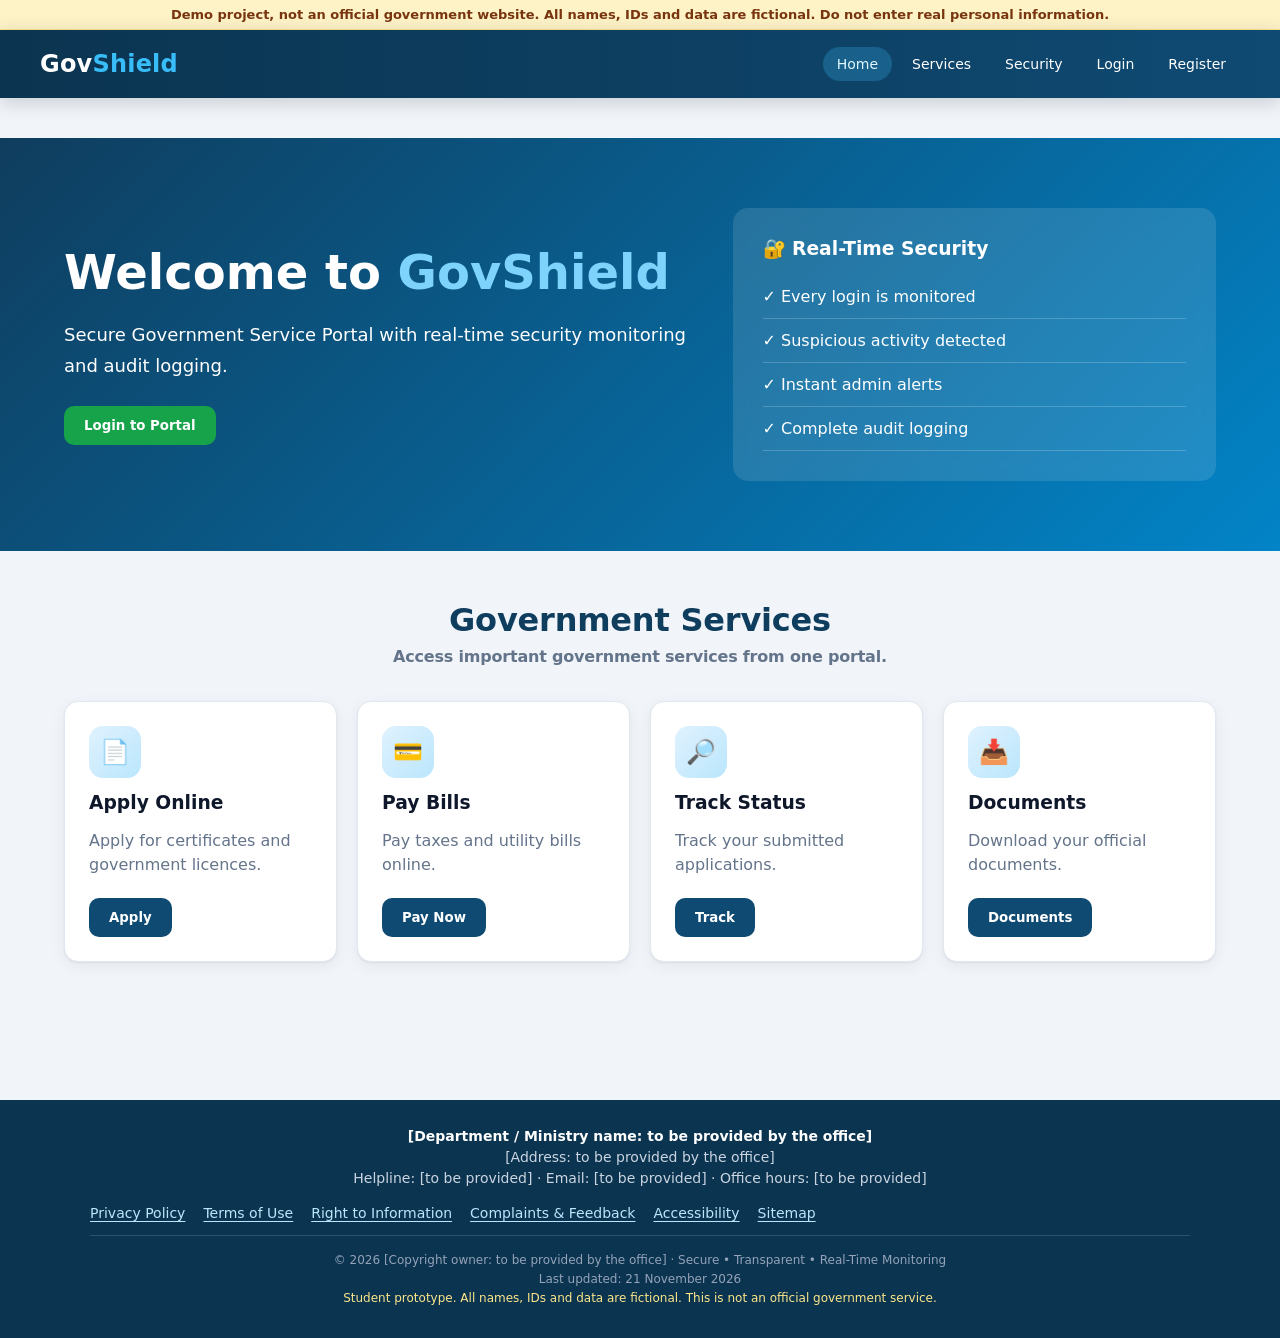
==== commit 64936a33: "Single English footer with demo notice for unavailable pages - Removed the duplicate footer and kept" ====
--- a/index.html
+++ b/index.html
@@ -1817,21 +1817,6 @@
     </div>
 
 </section>
-
-
-<!-- ================= FOOTER ================= -->
-
-<footer>
-
-    <p>
-        © 2026 GovShield - Government Service Portal
-    </p>
-
-    <p>
-        Secure • Transparent • Real-Time Monitoring
-    </p>
-
-</footer>
 
 
 <!-- ================= JAVASCRIPT ================= -->
@@ -2110,25 +2095,59 @@
 
 <footer class="site-footer">
     <div class="footer-inner">
-        <div>
-            <strong>[দপ্তর / মন্ত্রণালয়ের নাম: সংস্থার কাছ থেকে নিতে হবে]</strong>
-            <p>[ঠিকানা: সংস্থার কাছ থেকে নিতে হবে]</p>
-            <p>যোগাযোগ: [হটলাইন] · [ইমেইল] · অফিস সময়: [সময়]</p>
+        <div class="footer-office">
+            <strong>[Department / Ministry name: to be provided by the office]</strong>
+            <p>[Address: to be provided by the office]</p>
+            <p>Helpline: [to be provided] · Email: [to be provided] · Office hours: [to be provided]</p>
         </div>
         <nav class="footer-links" aria-label="Footer">
-            <span>গোপনীয়তা নীতি</span>
-            <span>ব্যবহারের শর্তাবলি</span>
-            <span>তথ্য অধিকার</span>
-            <span>অভিযোগ ও মতামত</span>
-            <span>অ্যাক্সেসিবিলিটি</span>
-            <span>সাইটম্যাপ</span>
+            <button type="button" class="footer-link" data-demo-page="Privacy Policy">Privacy Policy</button>
+            <button type="button" class="footer-link" data-demo-page="Terms of Use">Terms of Use</button>
+            <button type="button" class="footer-link" data-demo-page="Right to Information">Right to Information</button>
+            <button type="button" class="footer-link" data-demo-page="Complaints &amp; Feedback">Complaints &amp; Feedback</button>
+            <button type="button" class="footer-link" data-demo-page="Accessibility Statement">Accessibility</button>
+            <button type="button" class="footer-link" data-demo-page="Sitemap">Sitemap</button>
         </nav>
         <div class="footer-meta">
-            <p>© 2026 [কপিরাইট মালিক]। সর্বশেষ হালনাগাদ: 21 নভেম্বর 2026</p>
-            <p>এটি একটি শিক্ষার্থী প্রকল্পের প্রোটোটাইপ। সব নাম, NID ও তথ্য কাল্পনিক। এটি কোনো সরকারি সেবা নয়।</p>
+            <p>© 2026 [Copyright owner: to be provided by the office] · Secure • Transparent • Real-Time Monitoring</p>
+            <p>Last updated: 21 November 2026</p>
+            <p class="footer-disclaimer">Student prototype. All names, IDs and data are fictional. This is not an official government service.</p>
         </div>
     </div>
 </footer>
 
+<!-- Demo notice: shown when a link is not part of this prototype -->
+<div id="demoModal" class="demo-modal" hidden>
+    <div class="demo-modal-box" role="dialog" aria-modal="true" aria-labelledby="demoModalTitle">
+        <h2 id="demoModalTitle">Demo only</h2>
+        <p><span id="demoModalPage"></span> is not available in this prototype.</p>
+        <p>The official content for this page will be provided by the government office. This is a student project, not an official website.</p>
+        <button type="button" id="demoModalOk" class="btn">OK</button>
+    </div>
+</div>
+
+<script>
+    (function () {
+        var modal = document.getElementById("demoModal");
+        var pageName = document.getElementById("demoModalPage");
+        var okButton = document.getElementById("demoModalOk");
+        function closeDemo() { modal.hidden = true; }
+        document.querySelectorAll("[data-demo-page]").forEach(function (button) {
+            button.addEventListener("click", function () {
+                pageName.textContent = button.getAttribute("data-demo-page");
+                modal.hidden = false;
+                okButton.focus();
+            });
+        });
+        okButton.addEventListener("click", closeDemo);
+        modal.addEventListener("click", function (event) {
+            if (event.target === modal) closeDemo();
+        });
+        document.addEventListener("keydown", function (event) {
+            if (event.key === "Escape" && !modal.hidden) closeDemo();
+        });
+    })();
+</script>
+
 </body>
 </html>
--- a/css/citizen.css
+++ b/css/citizen.css
@@ -338,7 +338,7 @@
     }
 }
 
-/* ---------- Footer (placeholders until the office supplies official details) ---------- */
+/* ---------- Footer and demo notice ---------- */
 
 .site-footer {
     margin-top: 48px;
@@ -365,8 +365,62 @@
     gap: 8px 18px;
 }
 
-.footer-links span {
+.footer-link {
+    background: none;
+    border: 0;
+    padding: 0;
+    font: inherit;
     color: #bae6fd;
+    cursor: pointer;
+    text-decoration: underline;
+    text-underline-offset: 3px;
+}
+
+.footer-link:hover,
+.footer-link:focus-visible {
+    color: #ffffff;
+    outline: 2px solid #7dd3fc;
+    outline-offset: 3px;
+}
+
+.footer-disclaimer {
+    color: #fde68a;
+}
+
+.demo-modal {
+    position: fixed;
+    inset: 0;
+    background: rgba(2, 20, 35, 0.6);
+    display: flex;
+    align-items: center;
+    justify-content: center;
+    padding: 16px;
+    z-index: 1000;
+}
+
+.demo-modal[hidden] {
+    display: none;
+}
+
+.demo-modal-box {
+    background: #ffffff;
+    color: #1e293b;
+    max-width: 420px;
+    width: 100%;
+    border-radius: 12px;
+    padding: 24px;
+    box-shadow: 0 20px 50px rgba(0, 0, 0, 0.3);
+}
+
+.demo-modal-box h2 {
+    margin: 0 0 12px;
+    color: #0b3450;
+    font-size: 20px;
+}
+
+.demo-modal-box p {
+    margin: 0 0 12px;
+    line-height: 1.5;
 }
 
 .footer-meta {
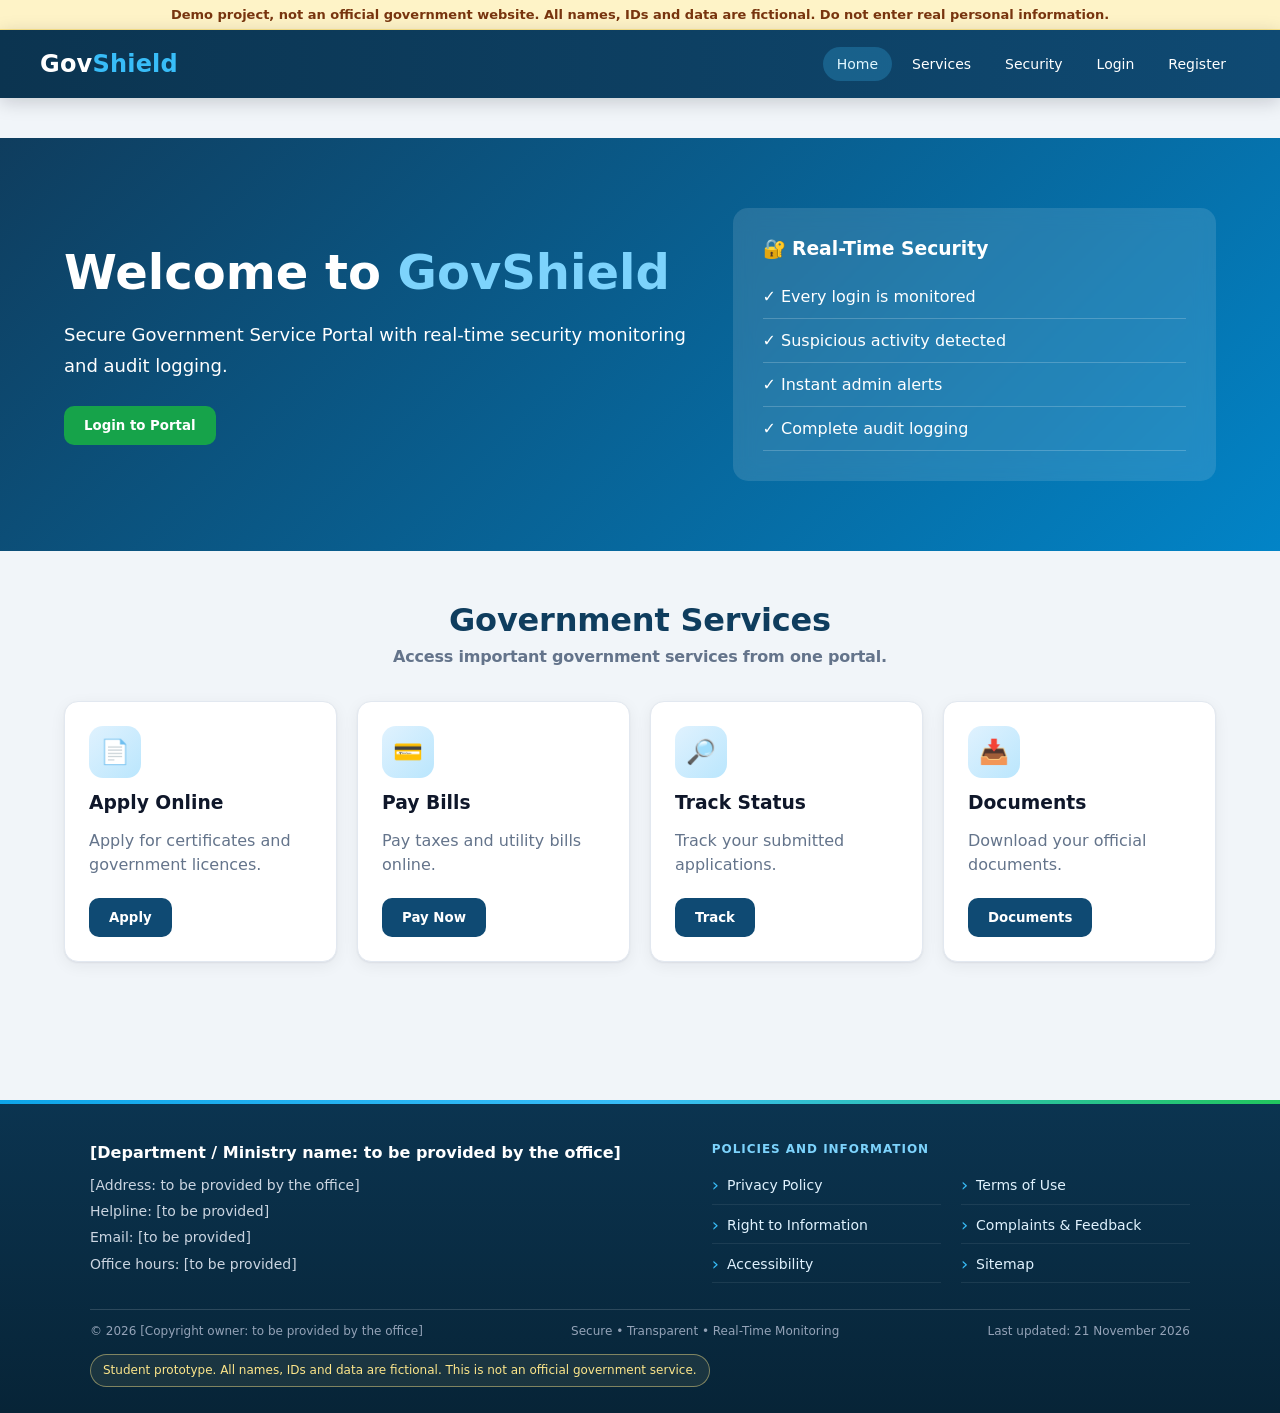
==== commit c50ae298: "Restyle footer: two-column layout, link list, meta row, and gradient accent - Office details on the " ====
--- a/index.html
+++ b/index.html
@@ -2095,21 +2095,27 @@
 
 <footer class="site-footer">
     <div class="footer-inner">
-        <div class="footer-office">
-            <strong>[Department / Ministry name: to be provided by the office]</strong>
-            <p>[Address: to be provided by the office]</p>
-            <p>Helpline: [to be provided] · Email: [to be provided] · Office hours: [to be provided]</p>
-        </div>
-        <nav class="footer-links" aria-label="Footer">
-            <button type="button" class="footer-link" data-demo-page="Privacy Policy">Privacy Policy</button>
-            <button type="button" class="footer-link" data-demo-page="Terms of Use">Terms of Use</button>
-            <button type="button" class="footer-link" data-demo-page="Right to Information">Right to Information</button>
-            <button type="button" class="footer-link" data-demo-page="Complaints &amp; Feedback">Complaints &amp; Feedback</button>
-            <button type="button" class="footer-link" data-demo-page="Accessibility Statement">Accessibility</button>
-            <button type="button" class="footer-link" data-demo-page="Sitemap">Sitemap</button>
-        </nav>
+        <div class="footer-top">
+            <div class="footer-office">
+                <strong class="footer-office-name">[Department / Ministry name: to be provided by the office]</strong>
+                <p>[Address: to be provided by the office]</p>
+                <p>Helpline: [to be provided]</p>
+                <p>Email: [to be provided]</p>
+                <p>Office hours: [to be provided]</p>
+            </div>
+            <div class="footer-links" role="group" aria-label="Policies and information">
+                <h2 class="footer-heading">Policies and information</h2>
+                <button type="button" class="footer-link" data-demo-page="Privacy Policy">Privacy Policy</button>
+                <button type="button" class="footer-link" data-demo-page="Terms of Use">Terms of Use</button>
+                <button type="button" class="footer-link" data-demo-page="Right to Information">Right to Information</button>
+                <button type="button" class="footer-link" data-demo-page="Complaints &amp; Feedback">Complaints &amp; Feedback</button>
+                <button type="button" class="footer-link" data-demo-page="Accessibility Statement">Accessibility</button>
+                <button type="button" class="footer-link" data-demo-page="Sitemap">Sitemap</button>
+            </div>
+        </div>
         <div class="footer-meta">
-            <p>© 2026 [Copyright owner: to be provided by the office] · Secure • Transparent • Real-Time Monitoring</p>
+            <p>© 2026 [Copyright owner: to be provided by the office]</p>
+            <p>Secure • Transparent • Real-Time Monitoring</p>
             <p>Last updated: 21 November 2026</p>
             <p class="footer-disclaimer">Student prototype. All names, IDs and data are fictional. This is not an official government service.</p>
         </div>
--- a/css/citizen.css
+++ b/css/citizen.css
@@ -341,50 +341,151 @@
 /* ---------- Footer and demo notice ---------- */
 
 .site-footer {
+    position: relative;
     margin-top: 48px;
-    padding: 28px 40px;
-    background: #0b3450;
+    padding: 40px 40px 26px;
+    background: linear-gradient(180deg, #0b3450 0%, #072437 100%);
     color: #cbd5e1;
     font-size: 14px;
+    line-height: 1.6;
+    text-align: left;
+}
+
+.site-footer::before {
+    content: "";
+    position: absolute;
+    top: 0;
+    left: 0;
+    right: 0;
+    height: 4px;
+    background: linear-gradient(90deg, #0ea5e9, #38bdf8, #22c55e);
 }
 
 .footer-inner {
     max-width: 1100px;
     margin: 0 auto;
+}
+
+.footer-top {
     display: grid;
-    gap: 14px;
-}
-
-.site-footer strong {
+    grid-template-columns: minmax(0, 1.2fr) minmax(0, 1fr);
+    gap: 32px 48px;
+    padding-bottom: 26px;
+}
+
+.footer-office p {
+    margin: 0 0 4px;
+}
+
+.footer-office-name {
+    display: block;
+    margin-bottom: 8px;
     color: #ffffff;
+    font-size: 16px;
+    font-weight: 700;
+}
+
+.footer-heading {
+    grid-column: 1 / -1;
+    margin: 0 0 6px;
+    color: #7dd3fc;
+    font-size: 12px;
+    font-weight: 700;
+    letter-spacing: 0.08em;
+    text-transform: uppercase;
 }
 
 .footer-links {
+    display: grid;
+    grid-template-columns: repeat(2, minmax(0, 1fr));
+    gap: 2px 20px;
+    align-content: start;
+}
+
+.footer-link {
+    display: flex;
+    align-items: center;
+    gap: 8px;
+    width: 100%;
+    padding: 7px 0;
+    background: none;
+    border: 0;
+    border-bottom: 1px solid rgba(255, 255, 255, 0.08);
+    color: #e0f2fe;
+    font: inherit;
+    text-align: left;
+    cursor: pointer;
+    transition: color 0.2s ease, padding-left 0.2s ease;
+}
+
+.footer-link::before {
+    content: "›";
+    color: #38bdf8;
+    font-size: 18px;
+    line-height: 1;
+    transition: transform 0.2s ease;
+}
+
+.footer-link:hover {
+    color: #ffffff;
+    padding-left: 4px;
+}
+
+.footer-link:hover::before {
+    transform: translateX(3px);
+}
+
+.footer-link:focus-visible {
+    outline: 2px solid #7dd3fc;
+    outline-offset: 2px;
+    border-radius: 4px;
+}
+
+.footer-meta {
     display: flex;
     flex-wrap: wrap;
-    gap: 8px 18px;
-}
-
-.footer-link {
-    background: none;
-    border: 0;
-    padding: 0;
-    font: inherit;
-    color: #bae6fd;
-    cursor: pointer;
-    text-decoration: underline;
-    text-underline-offset: 3px;
-}
-
-.footer-link:hover,
-.footer-link:focus-visible {
-    color: #ffffff;
-    outline: 2px solid #7dd3fc;
-    outline-offset: 3px;
+    align-items: center;
+    justify-content: space-between;
+    gap: 12px 24px;
+    padding-top: 18px;
+    border-top: 1px solid rgba(255, 255, 255, 0.12);
+    font-size: 12.5px;
+    color: #94a3b8;
+}
+
+.footer-meta p {
+    margin: 0;
 }
 
 .footer-disclaimer {
+    padding: 6px 12px;
+    border: 1px solid rgba(253, 230, 138, 0.45);
+    border-radius: 999px;
+    background: rgba(253, 230, 138, 0.08);
     color: #fde68a;
+}
+
+@media (max-width: 760px) {
+    .footer-top {
+        grid-template-columns: 1fr;
+    }
+}
+
+@media (max-width: 600px) {
+    .site-footer {
+        padding: 32px 18px 22px;
+    }
+
+    .footer-links {
+        grid-template-columns: 1fr;
+    }
+}
+
+@media (prefers-reduced-motion: reduce) {
+    .footer-link,
+    .footer-link::before {
+        transition: none;
+    }
 }
 
 .demo-modal {
